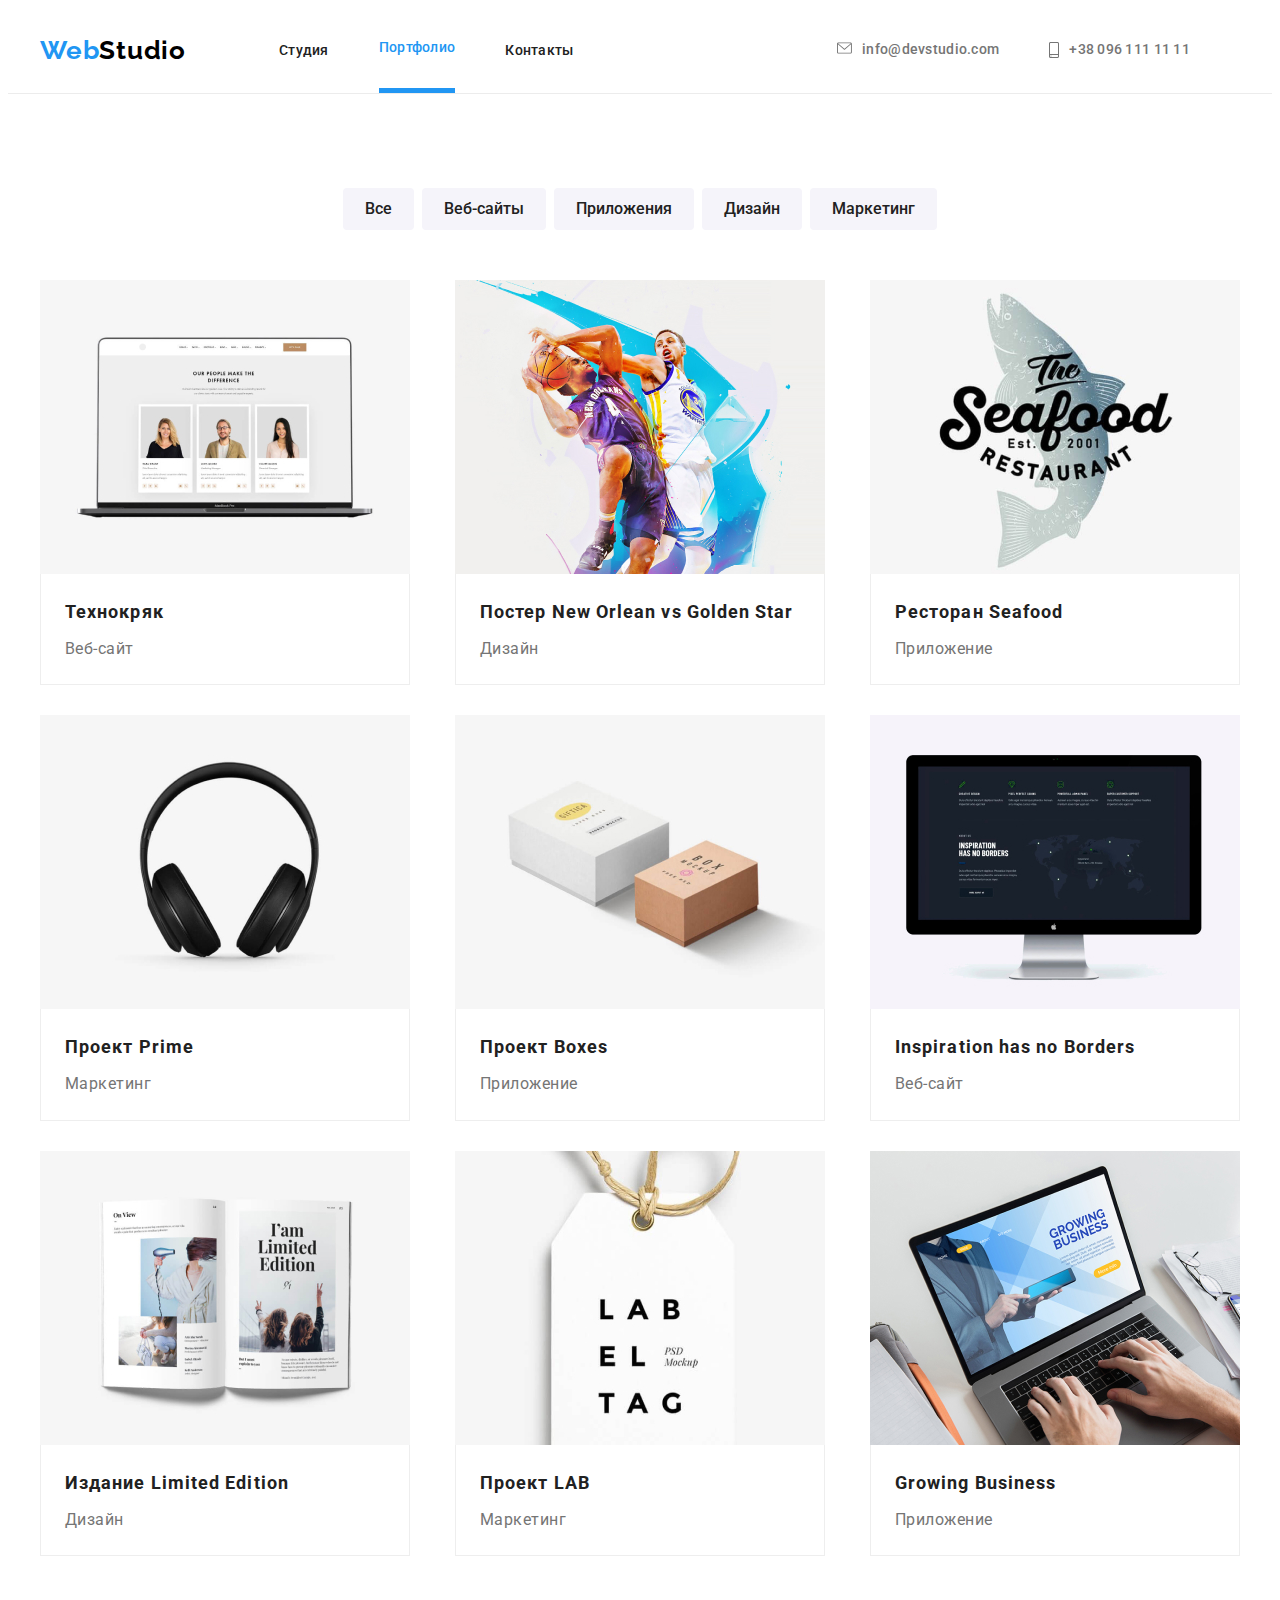
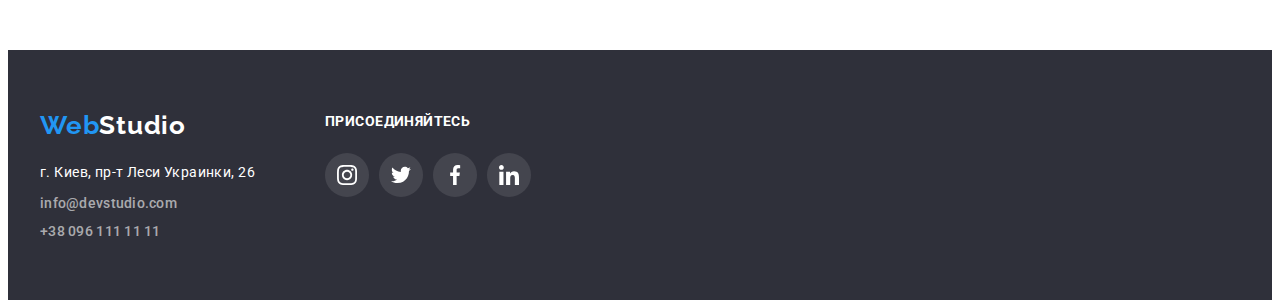
==== portfolio.html @ e7550cd3 "create_files" ====
<!DOCTYPE html>
<html lang="ru">
  <head>
    <meta charset="UTF-8" />
    <meta http-equiv="X-UA-Compatible" content="IE=edge" />
    <meta name="viewport" content="width=device-width, initial-scale=1.0" />
    <link rel="preconnect" href="https://fonts.googleapis.com" />
    <link rel="preconnect" href="https://fonts.gstatic.com" crossorigin />
    <link
      href="https://fonts.googleapis.com/css2?family=Raleway:wght@700&family=Roboto:wght@400;500;700;900&display=swap"
      rel="stylesheet"
    />
    <link rel="icon" href="./images/log.jpg" />
    <title>&#5076;ebStudio</title>
    <link
      rel="stylesheet"
      href="https://cdnjs.cloudflare.com/ajax/libs/modern-normalize/1.1.0/modern-normalize.min.css"
      integrity="sha512-wpPYUAdjBVSE4KJnH1VR1HeZfpl1ub8YT/NKx4PuQ5NmX2tKuGu6U/JRp5y+Y8XG2tV+wKQpNHVUX03MfMFn9Q=="
      crossorigin="anonymous"
      referrerpolicy="no-referrer"
    />
    <link rel="stylesheet" href="./css/styles.css" />
  </head>
  <body>
    <header class="page-header">
      <div class="container header-area">
        <a href="./index.html" class="header-logo"
          >Web<span class="logo-section">Studio</span></a
        >
        <nav class="nav-header">
          <ul class="header-list">
            <li class="list-nav-header">
              <a href="./index.html" class="header-link">Студия</a>
            </li>
            <li class="list-nav-header">
              <a href="./portfolio.html" class="current-link">Портфолио</a>
            </li>
            <li class="list-nav-header">
              <a href="" class="header-link">Контакты</a>
            </li>
          </ul>
        </nav>
        <ul class="contact-list">
          <li class="contact-item">
            <a
              href="mailto:info@devstudio.com"
              class="contact-header mail-contact"
              ><svg class="contact-icon" width="15" height="12">
                <use href="./images/symbol-defs.svg#icon-envelope1"></use></svg
              >info@devstudio.com</a
            >
          </li>
          <li class="contact-item">
            <a href="tel:+380961111111" class="contact-header phone-contact">
              <svg class="contact-icon" width="10" height="16">
                <use
                  href="./images/symbol-defs.svg#icon-smartphone1"
                ></use></svg
              >+38 096 111 11 11</a
            >
          </li>
        </ul>
      </div>
    </header>
    <main>
      <section class="portfolio">
        <div class="container">
          <h1 class="headline-hidden">Наши проекты</h1>
          <ul class="button-list">
            <li class="btn-item">
              <button type="button" class="button-projects">Все</button>
            </li>
            <li class="btn-item">
              <button type="button" class="button-projects">Веб-сайты</button>
            </li>
            <li class="btn-item">
              <button type="button" class="button-projects">Приложения</button>
            </li>
            <li class="btn-item">
              <button type="button" class="button-projects">Дизайн</button>
            </li>
            <li class="btn-item">
              <button type="button" class="button-projects">Маркетинг</button>
            </li>
          </ul>
          <ul class="list list-project">
            <li class="project-item">
              <a href="" class="link-project">
                <img
                  src="./images/img1.jpg"
                  alt="ноутбук с изображением сайта"
                  width="370"
                />
                <div class="portfolio-card">
                  <h2 class="headline-point-project">Технокряк</h2>
                  <p class="type-project">Веб-сайт</p>
                </div>
              </a>
            </li>
            <li class="project-item">
              <a href="" class="link-project">
                <img
                  src="./images/img2.jpg"
                  alt="два парня играют в баскетбол"
                  width="370"
                />
                <div class="portfolio-card">
                  <h2 class="headline-point-project">
                    Постер <span lang="en">New Orlean vs Golden Star</span>
                  </h2>
                  <p class="type-project">Дизайн</p>
                </div>
              </a>
            </li>
            <li class="project-item">
              <a href="" class="link-project">
                <img
                  src="./images/img3.jpg"
                  alt="логотип магазина морепродуктов"
                  width="370"
                />
                <div class="portfolio-card">
                  <h2 class="headline-point-project">
                    Ресторан <span lang="en">Seafood</span>
                  </h2>
                  <p class="type-project">Приложение</p>
                </div>
              </a>
            </li>
            <li class="project-item">
              <a href="" class="link-project">
                <img src="./images/img4.jpg" alt="фото наушников" width="370" />
                <div class="portfolio-card">
                  <h2 class="headline-point-project">
                    Проект <span lang="en">Prime</span>
                  </h2>
                  <p class="type-project">Маркетинг</p>
                </div>
              </a>
            </li>
            <li class="project-item">
              <a href="" class="link-project">
                <img src="./images/img5.jpg" alt="две коробки" width="370" />
                <div class="portfolio-card">
                  <h2 class="headline-point-project">
                    Проект <span lang="en">Boxes</span>
                  </h2>
                  <p class="type-project">Приложение</p>
                </div>
              </a>
            </li>
            <li class="project-item">
              <a href="" class="link-project">
                <img
                  src="./images/img6.jpg"
                  alt="монитор компьютера"
                  width="370"
                />
                <div class="portfolio-card">
                  <h2 class="headline-point-project" lang="en">
                    Inspiration has no Borders
                  </h2>
                  <p class="type-project">Веб-сайт</p>
                </div>
              </a>
            </li>
            <li class="project-item">
              <a href="" class="link-project">
                <img src="./images/img7.jpg" alt="журнал" width="370" />
                <div class="portfolio-card">
                  <h2 class="headline-point-project">
                    Издание <span lang="en">Limited Edition</span>
                  </h2>
                  <p class="type-project">Дизайн</p>
                </div>
              </a>
            </li>
            <li class="project-item">
              <a href="" class="link-project">
                <img src="./images/img8.jpg" alt="лейба" width="370" />
                <div class="portfolio-card">
                  <h2 class="headline-point-project">
                    Проект <span lang="en">LAB</span>
                  </h2>
                  <p class="type-project">Маркетинг</p>
                </div>
              </a>
            </li>
            <li class="project-item">
              <a href="" class="link-project">
                <img src="./images/img9.jpg" alt="набор текста" width="370" />
                <div class="portfolio-card">
                  <h2 lang="en" class="headline-point-project">
                    Growing Business
                  </h2>
                  <p class="type-project">Приложение</p>
                </div>
              </a>
            </li>
          </ul>
        </div>
      </section>
    </main>
    <footer>
      <div class="container footer-area">
        <div class="contact-zone">
          <a href="./index.html" class="footer-logo"
            >Web<span class="logo-section-footer">Studio</span></a
          >
          <address>
            <ul class="footer-list">
              <li class="footer-point">
                <a
                  href="https://goo.gl/maps/hbNpQnZ5344em9R57"
                  target="_blank"
                  rel="noopener nofollow noreferrel"
                  class="adress-footer"
                  >г. Киев, пр-т Леси Украинки, 26</a
                >
              </li>
              <li class="footer-point">
                <a href="mailto:info@devstudio.com" class="contact"
                  >info@devstudio.com</a
                >
              </li>
              <li class="footer-point">
                <a href="tel:+380961111111" class="contact"
                  >+38 096 111 11 11</a
                >
              </li>
            </ul>
          </address>
        </div>
        <div>
          <b class="footer-headline">присоединяйтесь</b>
          <ul class="footer-list-icon">
            <li class="icon-card-info">
              <a href="" class="footer-button-icon"
                ><svg class="footer-card-icon" width="20" height="20">
                  <use href="./images/symbol-defs.svg#icon-inst"></use></svg
              ></a>
            </li>
            <li class="icon-card-info">
              <a href="" class="footer-button-icon"
                ><svg class="footer-card-icon" width="20" height="20">
                  <use href="./images/symbol-defs.svg#icon-twitter"></use></svg
              ></a>
            </li>

            <li class="icon-card-info">
              <a href="" class="footer-button-icon"
                ><svg class="footer-card-icon" width="20" height="20">
                  <use href="./images/symbol-defs.svg#icon-facebook"></use></svg
              ></a>
            </li>

            <li class="icon-card-info">
              <a href="" class="footer-button-icon"
                ><svg class="footer-card-icon" width="20" height="20">
                  <use href="./images/symbol-defs.svg#icon-linkedin"></use></svg
              ></a>
            </li>
          </ul>
        </div>
      </div>
    </footer>
  </body>
</html>
---- css/styles.css ----
/* -----------------MAIN------------------ */

:root {
  --accent-color: #2196f3;
  --btn-color: #f5f4fa;
  --first-back-color: #ffffff;
  --second-back-color: #2f303a;
  --logo-second-color: #000000;
  --part-text-color: #212121;
  --additional-text-color: rgba(255, 255, 255, 0.6);
  --accessory-text-color: #757575;
  --background-box-color: #f5f4fa;
  --icon-color: #afb1b8;
}

/* section {
  outline: 2px solid red;
} */

body {
  font-family: roboto, sans-serif;
  color: var(--accessory-text-color);
}

header {
  border-bottom: 1px solid #ececec;
  position: sticky;
  top: 0;
  background: var(--first-back-color);
}

.container {
  width: 1200px;
  margin: 0 auto;
  padding-left: 15px;
  padding-right: 15px;
  /* outline: 2px solid red; */
}

p,
h1,
h2,
h3 {
  margin: 0;
}

img {
  display: block;
}

ul,
ol {
  margin: 0;
  padding-left: 0;
}

/* img {
  padding: 0;
  margin: 0;
} */
a {
  text-decoration: none;
}
button {
  font-family: inherit;
  cursor: pointer;
}

footer {
  background-color: var(--second-back-color);
  padding: 60px 0;
}

address {
  font-style: normal;
}

/* -----------------HEADER------------------ */

.header-area {
  display: flex;
  align-items: center;
  flex-wrap: wrap;
}

/* -----------------LOGO------------------ */

.header-logo {
  font-family: raleway, sans-serif;
  font-weight: 700;
  font-size: 26px;
  line-height: 1.19;
  letter-spacing: 0.03em;
  color: var(--accent-color);

  display: inline-block;
  padding-top: 24px;
  padding-bottom: 25px;
  margin-right: 93px;
}

.logo-section {
  color: var(--logo-second-color);
}

/* -----------------LIST-NAV------------------ */

.current-link {
  text-decoration: none;
  font-weight: 500;
  font-size: 14px;
  line-height: 1.14;
  letter-spacing: 0.02em;
  color: var(--accent-color);
  border-bottom: 5px solid var(--accent-color);

  display: inline-block;
  padding-top: 32px;
  padding-bottom: 32px;
}

.header-link {
  font-weight: 500;
  font-size: 14px;
  line-height: 1.14;
  letter-spacing: 0.02em;
  color: var(--part-text-color);
  transition: width 0.1s ease-in-out;

  display: inline-block;
  padding-top: 32px;
  padding-bottom: 32px;
}

.header-link:hover,
.header-link:focus {
  color: var(--accent-color);
  border-bottom: 5px solid var(--accent-color);
}

.header-link,
.header-logo,
.contact,
.contact-header {
  text-decoration: none;
}

.header-list,
.contact-list,
.list {
  display: flex;
  justify-content: space-between;
  list-style: none;
  align-items: center;
  margin-left: auto;
}

.list-nav-header {
  margin-right: 50px;
}

.list-nav-header:last-child {
  margin-right: 0;
}

/* -----------------CONTACT-LIST------------------ */

.contact-header {
  color: var(--accessory-text-color);
  font-weight: 500;
  font-size: 14px;
  line-height: 1.14;
  letter-spacing: 0.02em;

  display: inline-flex;
  padding-top: 32px;
  padding-bottom: 32px;
}

.contact-header:hover,
.contact-header:focus {
  color: var(--accent-color);
}

.contact {
  font-weight: 500;
  font-size: 14px;
  line-height: 1.14;
  letter-spacing: 0.02em;
  color: var(--additional-text-color);
}

.contact:hover,
.contact:focus {
  color: var(--accent-color);
}

.contact-item {
  margin-right: 50px;
}

.contact-icon {
  margin-right: 10px;
  fill: currentColor;
}

.contact-icon:hover,
.contact-icon:focus {
  fill: currentColor;
}

/* -----------------HERO------------------ */

.hero-headline {
  font-weight: 900;
  font-size: 44px;
  line-height: 1.36;
  letter-spacing: 0.06em;
  text-transform: uppercase;
  text-align: center;
  color: var(--first-back-color);

  margin-bottom: 30px;
}

.section-hero {
  background-color: var(--second-back-color);
  text-align: center;
  padding-top: 200px;
  padding-bottom: 200px;

  background-image: linear-gradient(
      rgba(47, 48, 58, 0.4),
      rgba(47, 48, 58, 0.4)
    ),
    url(../images/hero_img.jpg);
  background-repeat: no-repeat;
  background-position: 50% 50%;
}

.button-hero {
  display: inline-flex;
  font-weight: 700;
  font-size: 16px;
  line-height: 1.87;
  color: var(--first-back-color);
  background: var(--accent-color);

  border: none;
  border-radius: 4px;
  padding: 10px 35px;
  transition: 0.5s;
}

.button-hero:hover {
  background: var(--btn-color);
  color: var(--accent-color);
  box-shadow: 0px 4px 4px rgba(0, 0, 0, 0.15);
}

/* -----------------STUDIO------------------ */

/* -----------------SECTION-OPTION------------------ */

.headline-hidden {
  position: absolute;
  width: 1px;
  height: 1px;
  margin: -1px;
  border: 0;
  padding: 0;

  white-space: nowrap;
  clip-path: inset(100%);
  clip: rect(0 0 0 0);
  overflow: hidden;
}

.characteristics {
  padding-top: 94px;
  padding-bottom: 94px;
}

.img-cr-box {
  width: 270px;
  height: 120px;
  display: flex;
  justify-content: center;
  align-items: center;
  margin-bottom: 30px;
  background: var(--background-box-color);
  border-radius: 4px;
}

.characteristics-item {
  width: 270px;
}

.section-headline {
  font-weight: 700;
  font-size: 36px;
  line-height: 1.17;
  text-align: center;
  letter-spacing: 0.03em;
  color: var(--part-text-color);
  margin-bottom: 50px;
}

.headline-point {
  font-weight: 700;
  font-size: 14px;
  line-height: 1.14;
  letter-spacing: 0.03em;
  text-transform: uppercase;
  color: var(--part-text-color);
  margin-bottom: 10px;
}

.point-list {
  font-size: 14px;
  line-height: 1.71;
  letter-spacing: 0.03em;
}

.workplase-list {
  padding-bottom: 94px;
}

.woreker-list {
  padding-top: 94px;
  padding-bottom: 94px;
  background: var(--btn-color);
}

.card-worker {
  background: var(--first-back-color);
  box-shadow: 0px 1px 3px rgba(0, 0, 0, 0.12), 0px 1px 1px rgba(0, 0, 0, 0.14),
    0px 2px 1px rgba(0, 0, 0, 0.2);
  border-radius: 0px 0px 4px 4px;
}

.card-info {
  padding-top: 30px;
  padding-bottom: 30px;
  text-align: center;
}

.icon-list {
  list-style: none;
  display: flex;
  flex-wrap: wrap;
  justify-content: center;
}

.icon-card-info {
  margin-right: 10px;
}

.icon-card-info:last-child {
  margin-right: 0;
}

.button-icon {
  width: 44px;
  height: 44px;
  border-radius: 50px;
  transition: 0.7s;
  display: flex;
  align-items: center;
  justify-content: center;
}

.button-icon:hover,
.button-icon:focus {
  background: var(--accent-color);
}

.card-icon {
  fill: var(--icon-color);
  transition: 0.7s;
}

.button-icon:hover .card-icon,
.button-icon:focus .card-icon {
  fill: var(--first-back-color);
}

.headline-name {
  font-weight: 500;
  font-size: 16px;
  line-height: 1.19;
  letter-spacing: 0.03em;
  color: var(--part-text-color);

  margin-bottom: 10px;
}

.job-position {
  line-height: 1.19;
  letter-spacing: 0.03em;
  margin-bottom: 16px;
}

.headline-point-project {
  font-weight: 700;
  font-size: 18px;
  line-height: 2;
  letter-spacing: 0.06em;
  color: var(--part-text-color);

  margin-bottom: 4px;
}

.type-project {
  line-height: 1.88;
  letter-spacing: 0.03em;
  color: var(--accessory-text-color);
}

.our-clients {
  padding-top: 94px;
  padding-bottom: 94px;
}

.clients-list {
  list-style: none;
  display: flex;
  flex-wrap: wrap;
  justify-content: space-between;
}

.clients-item {
  margin-right: 30px;
}

.clients-item:last-child {
  margin-right: 0x;
}

.clients-button-icon {
  padding: 16px 32px;
  display: block;
  align-items: center;
  justify-content: center;
  border: 1px solid var(--icon-color);
  border-radius: 4px;
}

.clients-button-icon:hover,
.clients-button-icon:focus {
  border-color: var(--accent-color);
}

.clients-card-icon {
  fill: var(--icon-color);
}

.clients-button-icon:hover .clients-card-icon,
.clients-button-icon:focus .clients-card-icon {
  fill: var(--accent-color);
}
/* -----------------PORTFOLIO------------------ */

.portfolio {
  padding-top: 94px;
  padding-bottom: 94px;
}

.portfolio-card {
  padding: 20px 24px;
  border-left: 1px solid #eeeeee;
  border-right: 1px solid #eeeeee;
  border-bottom: 1px solid #eeeeee;
}

.list-project {
  flex-wrap: wrap;
}

.project-item {
  margin-bottom: 30px;
  cursor: pointer;
}

.project-item:hover,
.project-item:focus {
  box-shadow: 0px 1px 1px rgba(0, 0, 0, 0.12), 0px 4px 4px rgba(0, 0, 0, 0.06),
    1px 4px 6px rgba(0, 0, 0, 0.16);
  transition-duration: 1s;
}

.project-item:nth-last-child(-n + 3) {
  margin-bottom: 0;
}
/* -----------------BUTTON-PORTFOLIO------------------ */

.button-projects {
  background: var(--btn-color);
  border-radius: 4px;
  font-weight: 500;
  font-size: 16px;
  line-height: 1.9;
  color: var(--part-text-color);

  border: none;
  padding: 6px 22px;
}

.btn-item {
  margin-right: 8px;
}

.btn-item:last-child {
  margin-right: 0;
}

.button-projects:hover,
.button-projects:focus {
  background: var(--accent-color);
  color: var(--first-back-color);
  transition-duration: 1s;
  box-shadow: 0px 4px 4px rgba(0, 0, 0, 0.15);
}

.button-list {
  list-style: none;
  display: flex;
  justify-content: center;
  margin-bottom: 50px;
}

/* -----------------FOOTER------------------ */

.footer-area {
  display: flex;
}

.contact-zone {
  margin-right: 70px;
}

.footer-logo {
  font-family: raleway, sans-serif;
  font-weight: 700;
  font-size: 26px;
  line-height: 1.19;
  letter-spacing: 0.03em;
  color: var(--accent-color);
  text-decoration: none;

  display: block;
  margin-bottom: 20px;
}

.logo-section-footer {
  color: var(--first-back-color);
}

.footer-list {
  list-style: none;
}

.footer-point {
  margin-bottom: 9px;
}

.footer-point:last-child {
  margin-bottom: 0;
}

.adress-footer {
  text-decoration: none;
  font-size: 14px;
  line-height: 1.7;
  letter-spacing: 0.03em;
  color: var(--first-back-color);
}

.footer-headline {
  display: inline-block;
  font-size: 14px;
  line-height: 1.7;
  letter-spacing: 0.03em;
  text-transform: uppercase;

  margin-bottom: 20px;
  color: var(--first-back-color);
}

.footer-list-icon {
  list-style: none;
  display: flex;
  flex-wrap: wrap;
}

.footer-button-icon {
  width: 44px;
  height: 44px;
  background: rgba(255, 255, 255, 0.1);
  border-radius: 50px;
  transition: 0.7s;
  display: flex;
  align-items: center;
  justify-content: center;
}

.footer-button-icon:hover,
.footer-button-icon:focus {
  background-color: var(--accent-color);
}

.footer-card-icon {
  fill: var(--first-back-color);
  transition: 0.7s;
}

.footer-card-icon:hover,
.footer-card-icon:focus {
  fill: var(--first-back-color);
}
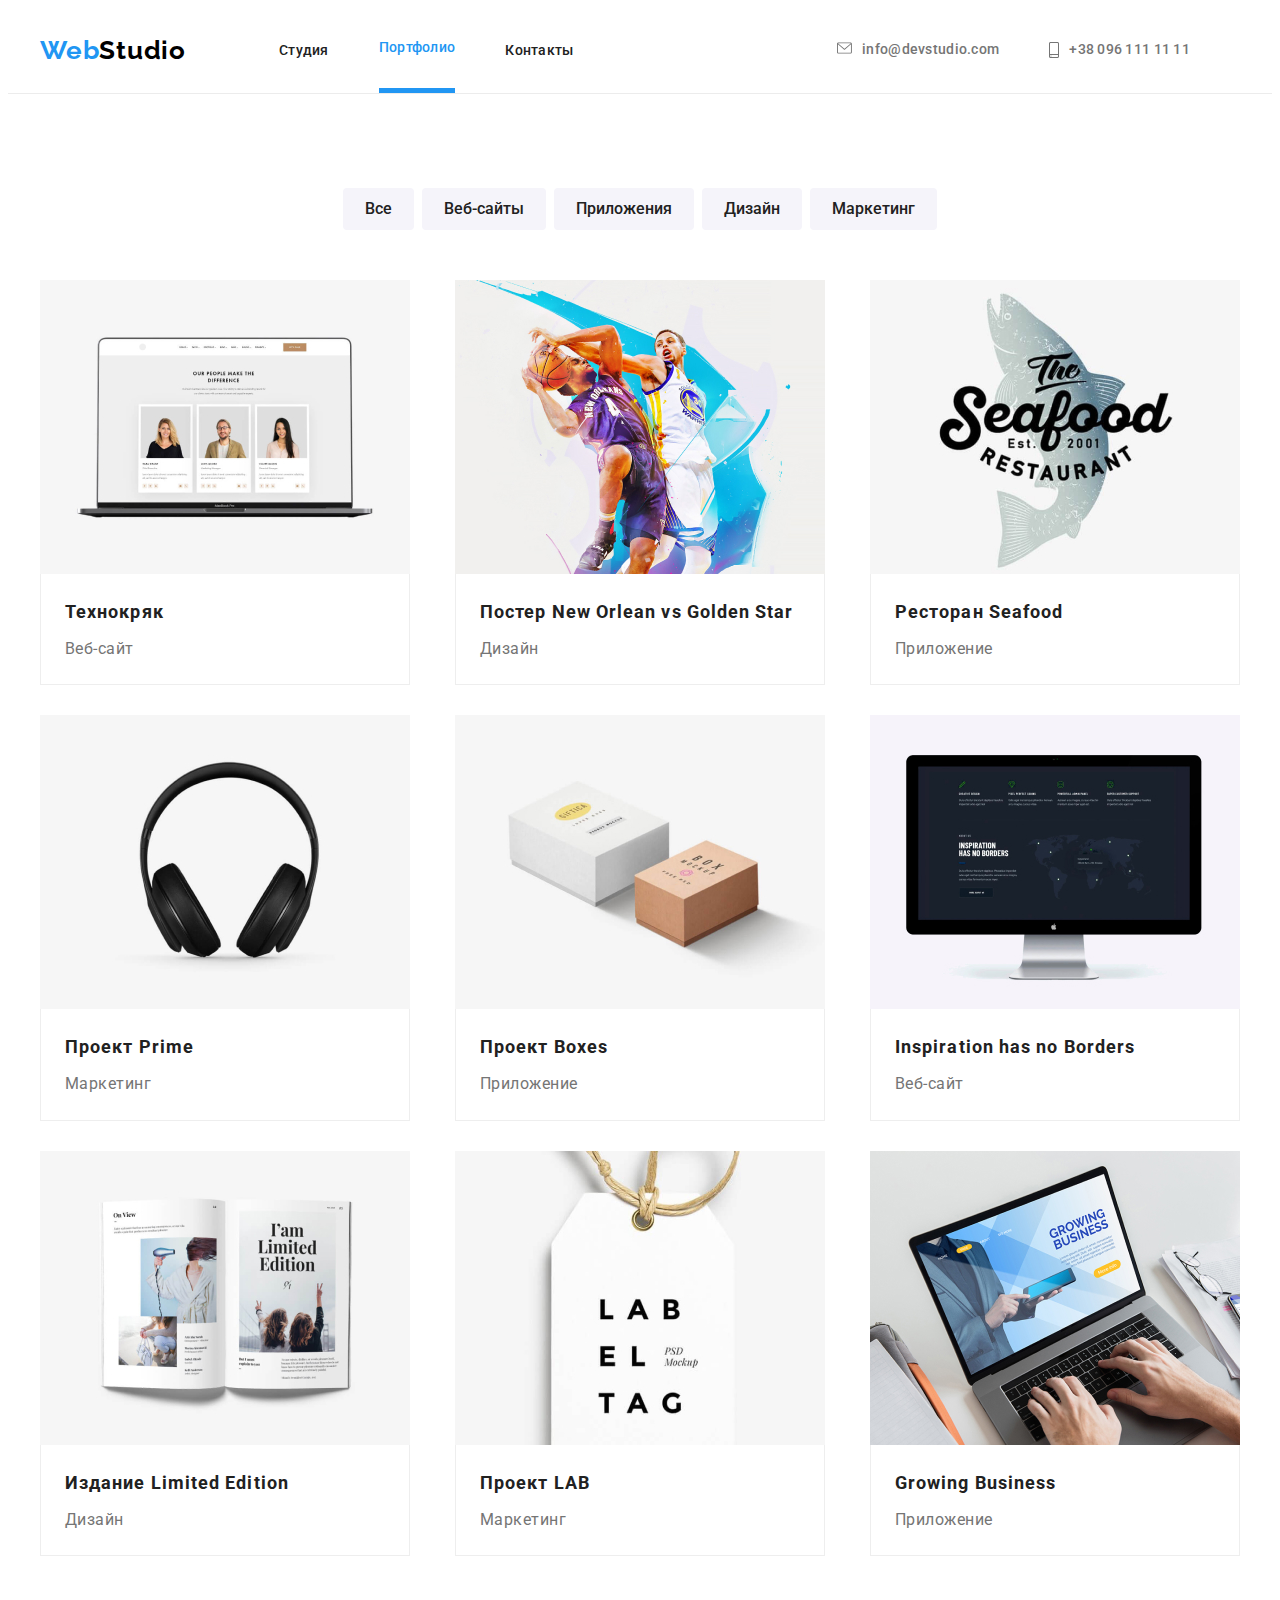
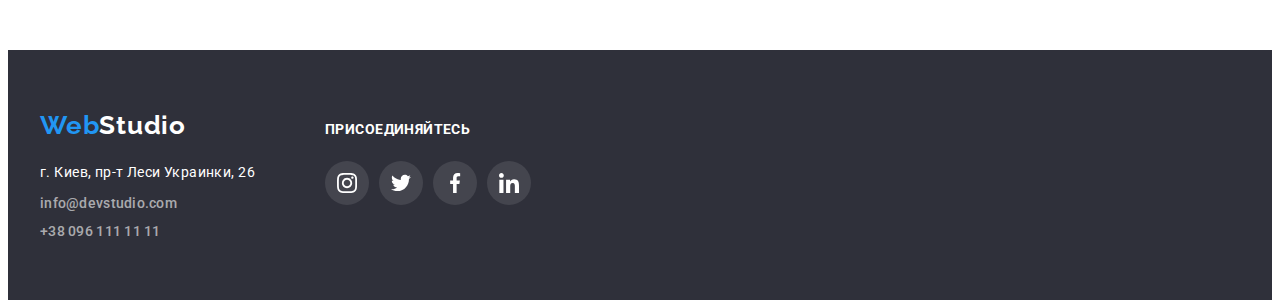
==== commit d4b23da3: "add_box_bar" ====
--- a/portfolio.html
+++ b/portfolio.html
@@ -91,6 +91,13 @@
                   alt="ноутбук с изображением сайта"
                   width="370"
                 />
+                <div class="project-bar">
+                  <p class="project-bar-text">
+                    Ресурс предлагает комплексные предложения с разным уровнем
+                    функционала и сервисов. Все это позволит посетителю получить
+                    исчерпывающие сведения о компании или частном лице.
+                  </p>
+                </div>
                 <div class="portfolio-card">
                   <h2 class="headline-point-project">Технокряк</h2>
                   <p class="type-project">Веб-сайт</p>
--- a/css/styles.css
+++ b/css/styles.css
@@ -26,6 +26,7 @@
   border-bottom: 1px solid #ececec;
   position: sticky;
   top: 0;
+  z-index: 1;
   background: var(--first-back-color);
 }
 
@@ -125,8 +126,8 @@
   line-height: 1.14;
   letter-spacing: 0.02em;
   color: var(--part-text-color);
-  transition: width 0.1s ease-in-out;
-
+  /* transition: width 0.1s ease-in-out; */
+  /* transition: width 0.1s cubic-bezier(0.4, 0, 0.2, 1); */
   display: inline-block;
   padding-top: 32px;
   padding-bottom: 32px;
@@ -306,6 +307,43 @@
   margin-bottom: 50px;
 }
 
+.img-box {
+  position: relative;
+}
+
+.img-bar-first {
+  position: absolute;
+  bottom: 0;
+  width: 370px;
+  height: 70px;
+  background: rgba(47, 48, 58, 0.8);
+}
+
+.img-bar-second {
+  position: absolute;
+  bottom: 0;
+  width: 370px;
+  height: 70px;
+  background: rgba(47, 48, 58, 0.8);
+}
+
+.img-bar-thert {
+  position: absolute;
+  bottom: 0;
+  width: 370px;
+  height: 70px;
+  background: rgba(47, 48, 58, 0.8);
+}
+
+.text-img-bar {
+  padding: 27px;
+  line-height: 16px;
+  text-align: center;
+  letter-spacing: 0.03em;
+  text-transform: uppercase;
+  color: var(--first-back-color);
+}
+
 .headline-point {
   font-weight: 700;
   font-size: 14px;
@@ -471,6 +509,7 @@
   border-left: 1px solid #eeeeee;
   border-right: 1px solid #eeeeee;
   border-bottom: 1px solid #eeeeee;
+  background: var(--first-back-color);
 }
 
 .list-project {
@@ -489,8 +528,35 @@
   transition-duration: 1s;
 }
 
+.link-project {
+  position: relative;
+}
+
+.link-project:hover .project-bar {
+  opacity: 1;
+}
+
 .project-item:nth-last-child(-n + 3) {
   margin-bottom: 0;
+}
+
+.project-bar {
+  position: absolute;
+  width: 370px;
+  height: 294px;
+  top: 0;
+  background: rgba(33, 150, 243, 0.9);
+  opacity: 0;
+  transition: 500ms;
+}
+
+.project-bar-text {
+  padding: 63px 24px;
+  font-weight: 400;
+  font-size: 18px;
+  line-height: 1.56;
+  letter-spacing: 0.03em;
+  color: var(--first-back-color);
 }
 /* -----------------BUTTON-PORTFOLIO------------------ */
 
@@ -533,6 +599,7 @@
 
 .footer-area {
   display: flex;
+  align-items: baseline;
 }
 
 .contact-zone {
